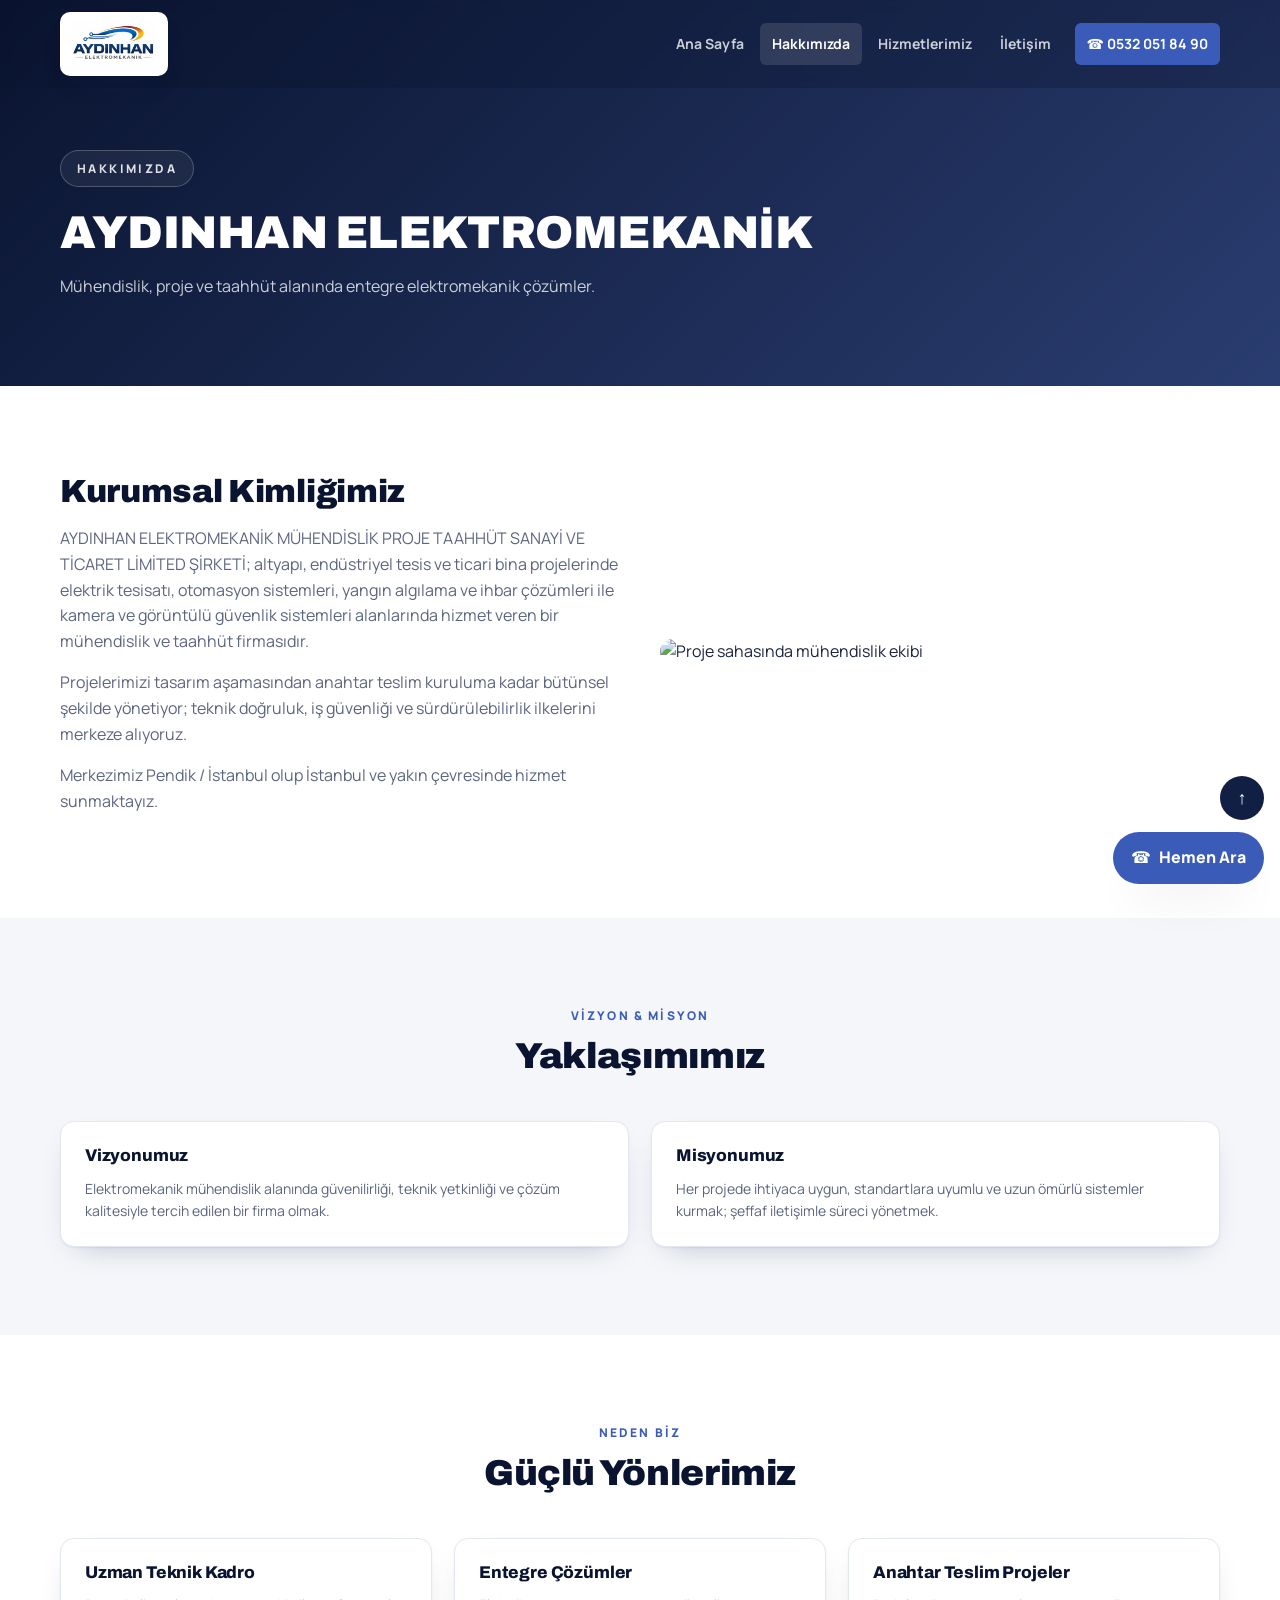
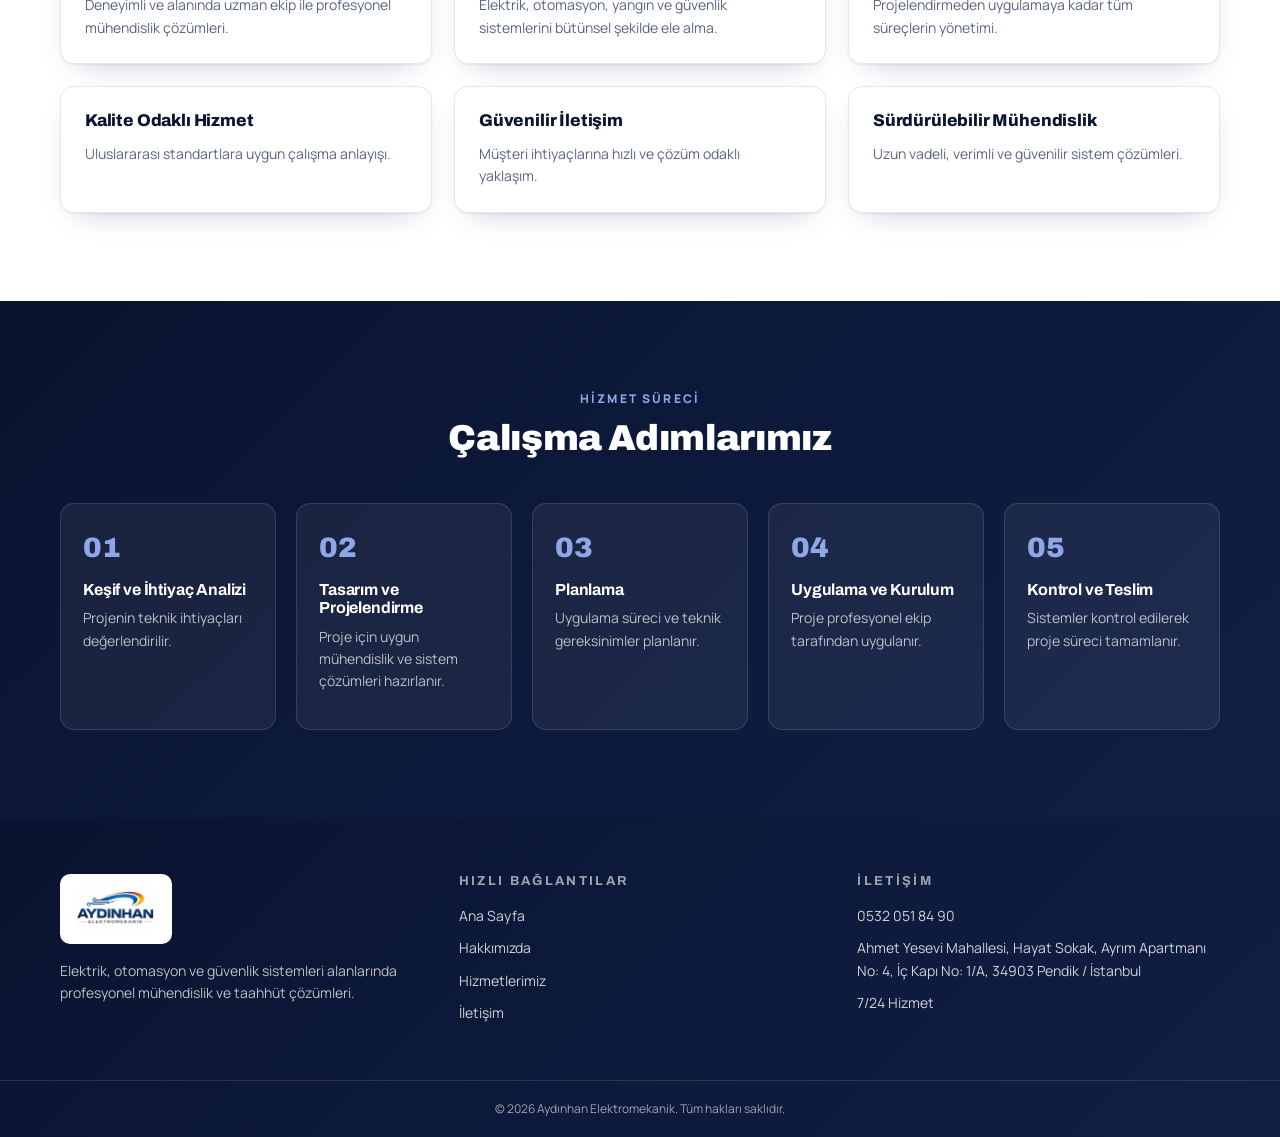
==== hakkimizda.html @ 63fa552e "Add files via upload" ====
<!doctype html>
<html lang="tr">
  <head>
    <meta charset="utf-8" />
    <meta name="viewport" content="width=device-width, initial-scale=1" />
    <title>Hakkımızda | Aydınhan Elektromekanik</title>
    <meta
      name="description"
      content="Aydınhan Elektromekanik kurumsal kimliği, vizyonu, misyonu ve mühendislik yaklaşımı hakkında bilgi alın."
    />
    <meta property="og:type" content="website" />
    <meta property="og:title" content="Hakkımızda | Aydınhan Elektromekanik" />
    <meta
      property="og:description"
      content="Aydınhan Elektromekanik kurumsal kimliği, vizyonu, misyonu ve mühendislik yaklaşımı hakkında bilgi alın."
    />
    <meta property="og:image" content="gorseller/hero.jpg" />
    <meta name="twitter:card" content="summary_large_image" />
    <link rel="icon" href="favicon.png" />
    <link rel="preconnect" href="https://fonts.googleapis.com" />
    <link rel="preconnect" href="https://fonts.gstatic.com" crossorigin />
    <link
      href="https://fonts.googleapis.com/css2?family=Archivo:wght@600;700;800;900&family=Manrope:wght@400;500;600;700&display=swap"
      rel="stylesheet"
    />
    <link rel="stylesheet" href="style.css" />
    <script type="application/ld+json">
      {
        "@context": "https://schema.org",
        "@type": "LocalBusiness",
        "name": "AYDINHAN ELEKTROMEKANİK MÜHENDİSLİK PROJE TAAHHÜT SANAYİ VE TİCARET LİMİTED ŞİRKETİ",
        "telephone": "+905320518490",
        "address": {
          "@type": "PostalAddress",
          "streetAddress": "Ahmet Yesevi Mahallesi, Hayat Sokak, Ayrım Apartmanı No: 4/1A",
          "addressLocality": "Pendik",
          "addressRegion": "İstanbul",
          "postalCode": "34903",
          "addressCountry": "TR"
        },
        "openingHours": "Mo-Su 00:00-23:59",
        "aggregateRating": {
          "@type": "AggregateRating",
          "ratingValue": "5",
          "reviewCount": "5"
        }
      }
    </script>
  </head>
  <body>
    <header class="ustbar" id="ustbar">
      <div class="kapsa ustbar-ic">
        <a class="marka" href="index.html">
          <img
            src="logo.png"
            alt="Aydınhan Elektromekanik logosu"
            width="696"
            height="330"
          />
        </a>
        <nav class="menu" id="menu">
          <a class="" href="index.html">Ana Sayfa</a
          ><a class="aktif" href="hakkimizda.html">Hakkımızda</a
          ><a class="" href="hizmetlerimiz.html">Hizmetlerimiz</a
          ><a class="" href="iletisim.html">İletişim</a>
          <a class="btn-ara" href="tel:+905320518490">☎ 0532 051 84 90</a>
        </nav>
        <button
          class="menu-btn"
          id="menuBtn"
          aria-label="Menüyü aç"
          aria-expanded="false"
        >
          ☰
        </button>
      </div>
      <div class="mobil-menu" id="mobilMenu">
        <a class="" href="index.html">Ana Sayfa</a
        ><a class="aktif" href="hakkimizda.html">Hakkımızda</a
        ><a class="" href="hizmetlerimiz.html">Hizmetlerimiz</a
        ><a class="" href="iletisim.html">İletişim</a>
      </div>
    </header>
    <main>
      <section class="ic-hero">
        <div class="kapsa">
          <span class="pill">Hakkımızda</span>
          <h1>AYDINHAN ELEKTROMEKANİK</h1>
          <p>
            Mühendislik, proje ve taahhüt alanında entegre elektromekanik
            çözümler.
          </p>
        </div>
      </section>
      <section class="bolum">
        <div class="kapsa ikili">
          <div class="gorun">
            <h2 class="basit-h2">Kurumsal Kimliğimiz</h2>
            <p class="metin">
              AYDINHAN ELEKTROMEKANİK MÜHENDİSLİK PROJE TAAHHÜT SANAYİ VE
              TİCARET LİMİTED ŞİRKETİ; altyapı, endüstriyel tesis ve ticari bina
              projelerinde elektrik tesisatı, otomasyon sistemleri, yangın
              algılama ve ihbar çözümleri ile kamera ve görüntülü güvenlik
              sistemleri alanlarında hizmet veren bir mühendislik ve taahhüt
              firmasıdır.
            </p>
            <p class="metin">
              Projelerimizi tasarım aşamasından anahtar teslim kuruluma kadar
              bütünsel şekilde yönetiyor; teknik doğruluk, iş güvenliği ve
              sürdürülebilirlik ilkelerini merkeze alıyoruz.
            </p>
            <p class="metin">
              Merkezimiz Pendik / İstanbul olup İstanbul ve yakın çevresinde
              hizmet sunmaktayız.
            </p>
          </div>
          <img
            class="gorsel-lift gorun"
            src="gorseller/hakkimizda.jpg"
            alt="Proje sahasında mühendislik ekibi"
            loading="lazy"
          />
        </div>
      </section>
      <section class="bolum gri">
        <div class="kapsa">
          <div class="bolum-baslik ortala">
            <span class="ust-baslik">Vizyon & Misyon</span>
            <h2>Yaklaşımımız</h2>
          </div>
          <div class="izgara-2">
            <article class="kart yalin gorun">
              <h3>Vizyonumuz</h3>
              <p>
                Elektromekanik mühendislik alanında güvenilirliği, teknik
                yetkinliği ve çözüm kalitesiyle tercih edilen bir firma olmak.
              </p>
            </article>
            <article class="kart yalin gorun">
              <h3>Misyonumuz</h3>
              <p>
                Her projede ihtiyaca uygun, standartlara uyumlu ve uzun ömürlü
                sistemler kurmak; şeffaf iletişimle süreci yönetmek.
              </p>
            </article>
          </div>
        </div>
      </section>
      <section class="bolum">
        <div class="kapsa">
          <div class="bolum-baslik ortala">
            <span class="ust-baslik">Neden Biz</span>
            <h2>Güçlü Yönlerimiz</h2>
          </div>
          <div class="izgara-3">
            <article class="kart yalin gorun">
              <h3>Uzman Teknik Kadro</h3>
              <p>
                Deneyimli ve alanında uzman ekip ile profesyonel mühendislik
                çözümleri.
              </p>
            </article>
            <article class="kart yalin gorun">
              <h3>Entegre Çözümler</h3>
              <p>
                Elektrik, otomasyon, yangın ve güvenlik sistemlerini bütünsel
                şekilde ele alma.
              </p>
            </article>
            <article class="kart yalin gorun">
              <h3>Anahtar Teslim Projeler</h3>
              <p>Projelendirmeden uygulamaya kadar tüm süreçlerin yönetimi.</p>
            </article>
            <article class="kart yalin gorun">
              <h3>Kalite Odaklı Hizmet</h3>
              <p>Uluslararası standartlara uygun çalışma anlayışı.</p>
            </article>
            <article class="kart yalin gorun">
              <h3>Güvenilir İletişim</h3>
              <p>Müşteri ihtiyaçlarına hızlı ve çözüm odaklı yaklaşım.</p>
            </article>
            <article class="kart yalin gorun">
              <h3>Sürdürülebilir Mühendislik</h3>
              <p>Uzun vadeli, verimli ve güvenilir sistem çözümleri.</p>
            </article>
          </div>
        </div>
      </section>
      <section class="bolum lacivert">
        <div class="kapsa">
          <div class="bolum-baslik koyu ortala">
            <span class="ust-baslik">Hizmet Süreci</span>
            <h2>Çalışma Adımlarımız</h2>
          </div>
          <ol class="surec">
            <li class="gorun">
              <span class="no">01</span>
              <h3>Keşif ve İhtiyaç Analizi</h3>
              <p>Projenin teknik ihtiyaçları değerlendirilir.</p>
            </li>
            <li class="gorun">
              <span class="no">02</span>
              <h3>Tasarım ve Projelendirme</h3>
              <p>
                Proje için uygun mühendislik ve sistem çözümleri hazırlanır.
              </p>
            </li>
            <li class="gorun">
              <span class="no">03</span>
              <h3>Planlama</h3>
              <p>Uygulama süreci ve teknik gereksinimler planlanır.</p>
            </li>
            <li class="gorun">
              <span class="no">04</span>
              <h3>Uygulama ve Kurulum</h3>
              <p>Proje profesyonel ekip tarafından uygulanır.</p>
            </li>
            <li class="gorun">
              <span class="no">05</span>
              <h3>Kontrol ve Teslim</h3>
              <p>Sistemler kontrol edilerek proje süreci tamamlanır.</p>
            </li>
          </ol>
        </div>
      </section>
    </main>
    <footer class="altbar">
      <div class="kapsa altbar-grid">
        <div>
          <span class="logo-kutu"
            ><img
              src="logo.png"
              alt="Aydınhan Elektromekanik logosu"
              loading="lazy"
          /></span>
          <p class="alt-metin">
            Elektrik, otomasyon ve güvenlik sistemleri alanlarında profesyonel
            mühendislik ve taahhüt çözümleri.
          </p>
        </div>
        <div>
          <h3>Hızlı Bağlantılar</h3>
          <ul class="alt-liste">
            <li><a href="index.html">Ana Sayfa</a></li>
            <li><a href="hakkimizda.html">Hakkımızda</a></li>
            <li><a href="hizmetlerimiz.html">Hizmetlerimiz</a></li>
            <li><a href="iletisim.html">İletişim</a></li>
          </ul>
        </div>
        <div>
          <h3>İletişim</h3>
          <ul class="alt-liste">
            <li><a href="tel:+905320518490">0532 051 84 90</a></li>
            <li>
              Ahmet Yesevi Mahallesi, Hayat Sokak, Ayrım Apartmanı No: 4, İç
              Kapı No: 1/A, 34903 Pendik / İstanbul
            </li>
            <li>7/24 Hizmet</li>
          </ul>
        </div>
      </div>
      <div class="altbar-son">
        © 2026 Aydınhan Elektromekanik. Tüm hakları saklıdır.
      </div>
    </footer>
    <div class="hizli">
      <button id="yukariBtn" class="yukari" aria-label="Sayfa başına dön">
        ↑
      </button>
      <a class="hizli-ara" href="tel:+905320518490">☎ <span>Hemen Ara</span></a>
    </div>
    <script src="script.js"></script>
  </body>
</html>
---- style.css ----
:root{
  --lacivert-koyu:#0a1430;
  --lacivert:#111f45;
  --lacivert-acik:#2a3d70;
  --vurgu:#3a5cb8;
  --beyaz:#ffffff;
  --gri:#f4f6fa;
  --metin:#1b2440;
  --metin-soluk:#5b6580;
  --kenar:#e3e8f0;
  --golge:0 1px 2px rgba(17,31,69,.06),0 12px 32px -18px rgba(17,31,69,.35);
  --golge-lift:0 24px 48px -24px rgba(17,31,69,.45);
  --radius:8px;
}
*{box-sizing:border-box}
html{scroll-behavior:smooth}
body{margin:0;font-family:"Manrope",system-ui,sans-serif;color:var(--metin);background:var(--beyaz);line-height:1.6}
h1,h2,h3{font-family:"Archivo",system-ui,sans-serif;margin:0;line-height:1.15;letter-spacing:-.01em}
img{max-width:100%;display:block}
a{color:inherit;text-decoration:none}
.kapsa{max-width:1200px;margin:0 auto;padding:0 20px}

/* ÜST BAR */
.ustbar{position:fixed;inset:0 0 auto 0;z-index:50;background:rgba(10,20,48,.3);backdrop-filter:blur(6px);transition:background .3s,box-shadow .3s}
.ustbar.kaydi{background:rgba(10,20,48,.96);box-shadow:var(--golge-lift)}
.ustbar-ic{display:flex;align-items:center;justify-content:space-between;gap:16px;padding:12px 20px}
.marka img{height:42px;width:auto}
.marka{background:var(--beyaz);border-radius:10px;padding:8px 12px;box-shadow:var(--golge)}
.menu{display:none;align-items:center;gap:4px}
.menu a{padding:10px 12px;border-radius:6px;font-size:14px;font-weight:700;color:rgba(255,255,255,.78)}
.menu a:hover{background:rgba(255,255,255,.1);color:#fff}
.menu a.aktif{background:rgba(255,255,255,.12);color:#fff}
.btn-ara{margin-left:8px;background:var(--vurgu);color:#fff!important;font-weight:800}
.menu-btn{display:grid;place-items:center;width:44px;height:44px;border-radius:6px;border:1px solid rgba(255,255,255,.25);background:transparent;color:#fff;font-size:20px;cursor:pointer}
.mobil-menu{display:none;flex-direction:column;background:var(--lacivert-koyu);padding:8px 20px 24px}
.mobil-menu.acik{display:flex}
.mobil-menu a{padding:14px;border-radius:6px;font-weight:700;color:rgba(255,255,255,.85)}
.mobil-menu a.aktif{background:rgba(255,255,255,.12);color:#fff}
@media(min-width:1024px){.menu{display:flex}.menu-btn{display:none}.mobil-menu{display:none!important}.marka img{height:48px}}

/* HERO */
.hero{position:relative;display:flex;align-items:center;min-height:88vh;overflow:hidden}
.hero-foto{position:absolute;inset:0;width:100%;height:100%;object-fit:cover}
.hero-perde{position:absolute;inset:0;background:linear-gradient(135deg,rgba(10,20,48,.93),rgba(42,61,112,.82))}
.hero-ic{position:relative;padding:140px 20px 80px;width:100%}
.pill{display:inline-block;border:1px solid rgba(255,255,255,.22);background:rgba(255,255,255,.06);color:rgba(255,255,255,.85);border-radius:999px;padding:8px 16px;font-size:12px;font-weight:800;letter-spacing:.2em;text-transform:uppercase}
.hero h1{margin-top:24px;max-width:900px;color:#fff;font-size:clamp(30px,6vw,58px);font-weight:900}
.hero-ic>p{margin-top:20px;max-width:640px;color:rgba(255,255,255,.78);font-size:17px}
.hero-butonlar{display:flex;flex-wrap:wrap;gap:12px;margin-top:32px}
.btn{display:inline-flex;align-items:center;gap:8px;border-radius:var(--radius);padding:15px 26px;font-weight:800;transition:transform .2s,background .2s}
.btn:hover{transform:translateY(-2px)}
.btn.birincil{background:var(--vurgu);color:#fff}
.btn.cerceve{border:1px solid rgba(255,255,255,.35);color:#fff}
.btn.koyu{background:var(--lacivert);color:#fff;margin-top:28px;padding:13px 22px;font-size:14px}
.hero-liste{list-style:none;display:grid;gap:14px;margin:44px 0 0;padding:0;grid-template-columns:1fr}
.hero-liste li{border-left:2px solid var(--vurgu);padding-left:12px;color:rgba(255,255,255,.88);font-weight:700;font-size:14px}
@media(min-width:640px){.hero-liste{grid-template-columns:1fr 1fr}}
@media(min-width:1024px){.hero-liste{grid-template-columns:repeat(4,1fr)}}

/* İÇ HERO */
.ic-hero{background:linear-gradient(135deg,var(--lacivert-koyu),var(--lacivert-acik));padding:150px 0 70px;color:#fff}
.ic-hero h1{margin-top:20px;font-size:clamp(28px,5vw,46px);font-weight:900;color:#fff}
.ic-hero p{margin-top:14px;max-width:620px;color:rgba(255,255,255,.78)}

/* BÖLÜMLER */
.bolum{padding:64px 0}
@media(min-width:768px){.bolum{padding:88px 0}}
.bolum.gri{background:var(--gri)}
.bolum.lacivert{background:linear-gradient(135deg,var(--lacivert-koyu),var(--lacivert));color:#fff}
.bolum-baslik{max-width:720px}
.bolum-baslik.ortala{margin:0 auto;text-align:center}
.ust-baslik{display:block;font-size:12px;font-weight:800;letter-spacing:.18em;text-transform:uppercase;color:var(--vurgu)}
.bolum-baslik h2{margin-top:10px;font-size:clamp(24px,3.6vw,36px);font-weight:900;color:var(--lacivert-koyu)}
.bolum-baslik p{margin-top:12px;color:var(--metin-soluk)}
.bolum-baslik.koyu h2{color:#fff}
.bolum-baslik.koyu p{color:rgba(255,255,255,.72)}
.bolum-baslik.koyu .ust-baslik{color:#8ea7e8}
.basit-h2{font-size:clamp(22px,3.2vw,32px);font-weight:900;color:var(--lacivert-koyu)}
.metin{margin-top:16px;color:var(--metin-soluk)}
.ikili{display:grid;gap:40px;align-items:center;grid-template-columns:1fr}
@media(min-width:1024px){.ikili{grid-template-columns:1fr 1fr}.ikili.ters>img{order:2}}
.gorsel-lift{border-radius:14px;box-shadow:var(--golge-lift);object-fit:cover;width:100%}

.izgara-2,.izgara-3,.izgara-4{display:grid;gap:22px;margin-top:44px;grid-template-columns:1fr}
@media(min-width:640px){.izgara-2,.izgara-3,.izgara-4{grid-template-columns:1fr 1fr}}
@media(min-width:1024px){.izgara-3{grid-template-columns:repeat(3,1fr)}.izgara-4{grid-template-columns:repeat(4,1fr)}}
.kart{background:#fff;border-radius:14px;box-shadow:var(--golge);overflow:hidden;display:flex;flex-direction:column;transition:transform .3s,box-shadow .3s}
.kart:hover{transform:translateY(-4px);box-shadow:var(--golge-lift)}
.kart img{height:180px;width:100%;object-fit:cover;transition:transform .5s}
.kart:hover img{transform:scale(1.05)}
.kart-ic{padding:22px;display:flex;flex-direction:column;flex:1}
.kart h3{font-size:17px;font-weight:800;color:var(--lacivert-koyu)}
.kart p{margin:12px 0 0;font-size:14px;color:var(--metin-soluk);flex:1}
.kart.yalin{padding:24px;border:1px solid var(--kenar)}
.kart.yalin h3{font-size:17px}
.link-ok{margin-top:18px;font-size:14px;font-weight:800;color:var(--vurgu)}
.etiket{font-size:11px;font-weight:800;letter-spacing:.16em;text-transform:uppercase;color:var(--vurgu)}
.foto-btn{border:0;padding:0;background:none;cursor:zoom-in;display:block;width:100%}
.tik-liste{margin:20px 0 0;padding:0;list-style:none;display:grid;gap:10px}
.tik-liste li{position:relative;padding-left:26px;color:var(--metin-soluk);font-size:15px}
.tik-liste li::before{content:"✓";position:absolute;left:0;color:var(--vurgu);font-weight:900}

/* SÜREÇ */
.surec{list-style:none;display:grid;gap:20px;margin:44px 0 0;padding:0;grid-template-columns:1fr}
@media(min-width:768px){.surec{grid-template-columns:repeat(3,1fr)}}
@media(min-width:1200px){.surec{grid-template-columns:repeat(5,1fr)}}
.surec li{border:1px solid rgba(255,255,255,.12);background:rgba(255,255,255,.06);border-radius:14px;padding:22px}
.surec .no{font-family:"Archivo",sans-serif;font-size:28px;font-weight:900;color:#8ea7e8}
.surec h3{margin-top:10px;font-size:16px;color:#fff}
.surec p{margin-top:8px;font-size:14px;color:rgba(255,255,255,.7)}

/* YORUM */
.puan{margin:44px auto 0;max-width:380px;text-align:center;background:rgba(255,255,255,.06);border-radius:14px;padding:22px;display:grid;gap:6px}
.puan strong{font-family:"Archivo",sans-serif;font-size:26px}
.puan span{font-size:14px;color:rgba(255,255,255,.7)}
.yildiz{color:#f4b740;letter-spacing:3px}
.yorum-izgara{display:grid;gap:20px;margin-top:32px;grid-template-columns:1fr}
@media(min-width:768px){.yorum-izgara{grid-template-columns:1fr 1fr}}
@media(min-width:1200px){.yorum-izgara{grid-template-columns:repeat(4,1fr)}}
.yorum{margin:0;border:1px solid rgba(255,255,255,.12);background:rgba(255,255,255,.06);border-radius:14px;padding:22px}
.yorum p{font-size:14px;color:rgba(255,255,255,.85)}

/* SSS */
.sss{margin-top:36px;display:grid;gap:12px;max-width:820px;margin-left:auto;margin-right:auto}
.sss-oge{background:rgba(255,255,255,.06);border:1px solid var(--kenar);border-radius:12px;padding:16px 20px}
.bolum.lacivert .sss-oge{border-color:rgba(255,255,255,.14)}
.bolum:not(.lacivert) .sss-oge{background:#fff}
.sss-oge summary{cursor:pointer;font-weight:800;list-style:none}
.sss-oge summary::-webkit-details-marker{display:none}
.sss-oge summary::after{content:"+";float:right;font-weight:900;color:var(--vurgu)}
.sss-oge[open] summary::after{content:"–"}
.sss-oge p{margin:12px 0 0;font-size:15px;opacity:.85}

/* HARİTA */
.harita{margin-top:36px;border-radius:14px;overflow:hidden;box-shadow:var(--golge-lift)}
.harita iframe{width:100%;height:420px;border:0;display:block}

/* ALT BAR */
.altbar{background:linear-gradient(135deg,var(--lacivert-koyu),var(--lacivert));color:#fff}
.altbar-grid{display:grid;gap:36px;padding:56px 20px;grid-template-columns:1fr}
@media(min-width:768px){.altbar-grid{grid-template-columns:repeat(3,1fr)}}
.logo-kutu{display:inline-flex;background:#fff;border-radius:10px;padding:12px 16px}
.logo-kutu img{height:46px;width:auto}
.alt-metin{margin-top:16px;max-width:340px;font-size:14px;color:rgba(255,255,255,.72)}
.altbar h3{font-size:13px;letter-spacing:.18em;text-transform:uppercase;color:rgba(255,255,255,.6)}
.alt-liste{list-style:none;margin:16px 0 0;padding:0;display:grid;gap:10px;font-size:14px;color:rgba(255,255,255,.8)}
.alt-liste a:hover{color:#fff;text-decoration:underline}
.altbar-son{border-top:1px solid rgba(255,255,255,.12);padding:18px;text-align:center;font-size:12px;color:rgba(255,255,255,.6)}

/* HIZLI BUTONLAR */
.hizli{position:fixed;right:16px;bottom:16px;z-index:40;display:flex;flex-direction:column;align-items:flex-end;gap:12px}
.yukari{width:44px;height:44px;border-radius:999px;border:0;background:var(--lacivert);color:#fff;font-size:18px;cursor:pointer;box-shadow:var(--golge-lift);opacity:0;pointer-events:none;transition:opacity .3s}
.yukari.gorunur{opacity:1;pointer-events:auto}
.hizli-ara{display:inline-flex;align-items:center;gap:8px;background:var(--vurgu);color:#fff;font-weight:800;border-radius:999px;padding:13px 18px;box-shadow:var(--golge-lift)}
@media(max-width:520px){.hizli-ara span{display:none}}

/* LIGHTBOX */
.kutu{position:fixed;inset:0;z-index:60;display:flex;align-items:center;justify-content:center;background:rgba(10,20,48,.96);padding:20px}
.kutu[hidden]{display:none}
.kutu figure{margin:0;max-width:900px}
.kutu img{max-height:75vh;width:100%;object-fit:contain;border-radius:10px}
.kutu figcaption{margin-top:16px;text-align:center;color:rgba(255,255,255,.8);font-size:14px}
.kutu button{position:absolute;width:44px;height:44px;border-radius:999px;border:0;background:rgba(255,255,255,.12);color:#fff;font-size:22px;cursor:pointer}
.kutu-kapat{top:16px;right:16px}
.kutu-onceki{left:12px}
.kutu-sonraki{right:12px}

/* ANİMASYON */
.gorun{opacity:0;transform:translateY(18px);transition:opacity .6s ease,transform .6s ease}
.gorun.aktif{opacity:1;transform:none}
@media(prefers-reduced-motion:reduce){.gorun{opacity:1;transform:none;transition:none}}
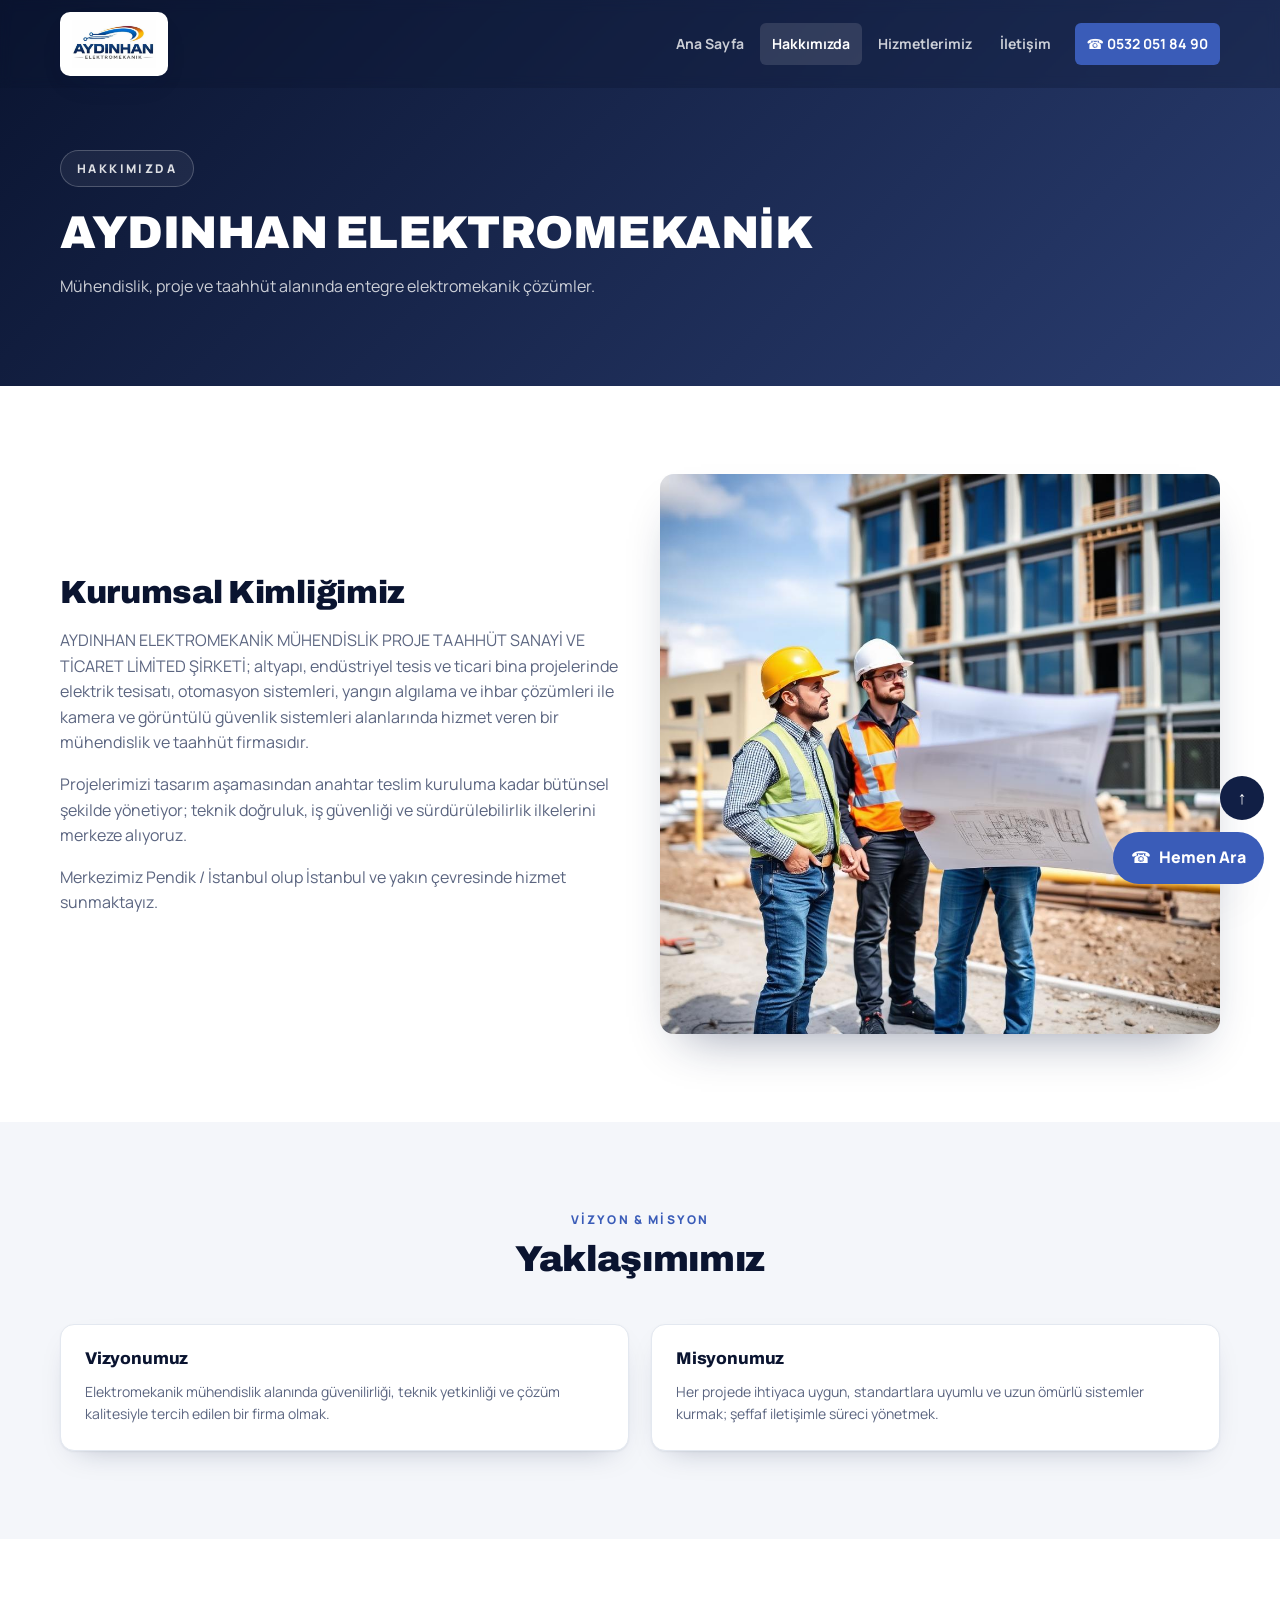
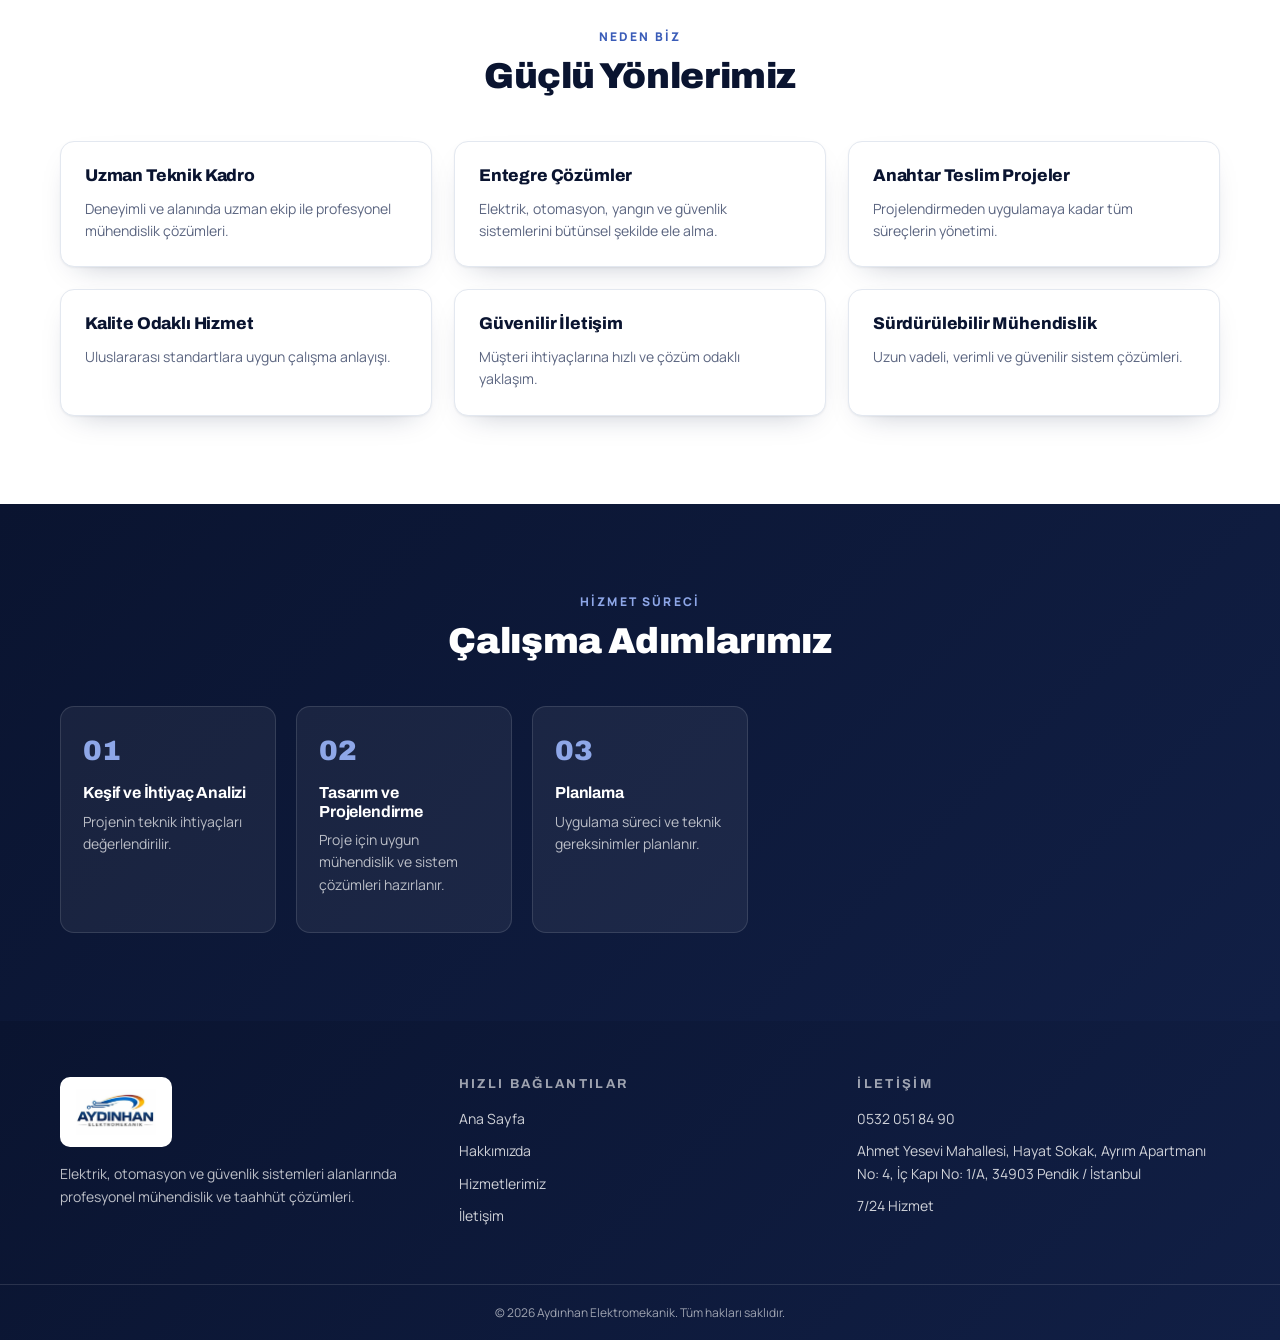
==== commit d4acc35d: "Update image paths in hakkimizda.html" ====
--- a/hakkimizda.html
+++ b/hakkimizda.html
@@ -14,7 +14,7 @@
       property="og:description"
       content="Aydınhan Elektromekanik kurumsal kimliği, vizyonu, misyonu ve mühendislik yaklaşımı hakkında bilgi alın."
     />
-    <meta property="og:image" content="gorseller/hero.jpg" />
+    <meta property="og:image" content="hero.jpg" />
     <meta name="twitter:card" content="summary_large_image" />
     <link rel="icon" href="favicon.png" />
     <link rel="preconnect" href="https://fonts.googleapis.com" />
@@ -116,7 +116,7 @@
           </div>
           <img
             class="gorsel-lift gorun"
-            src="gorseller/hakkimizda.jpg"
+            src="hakkimizda.jpg"
             alt="Proje sahasında mühendislik ekibi"
             loading="lazy"
           />
